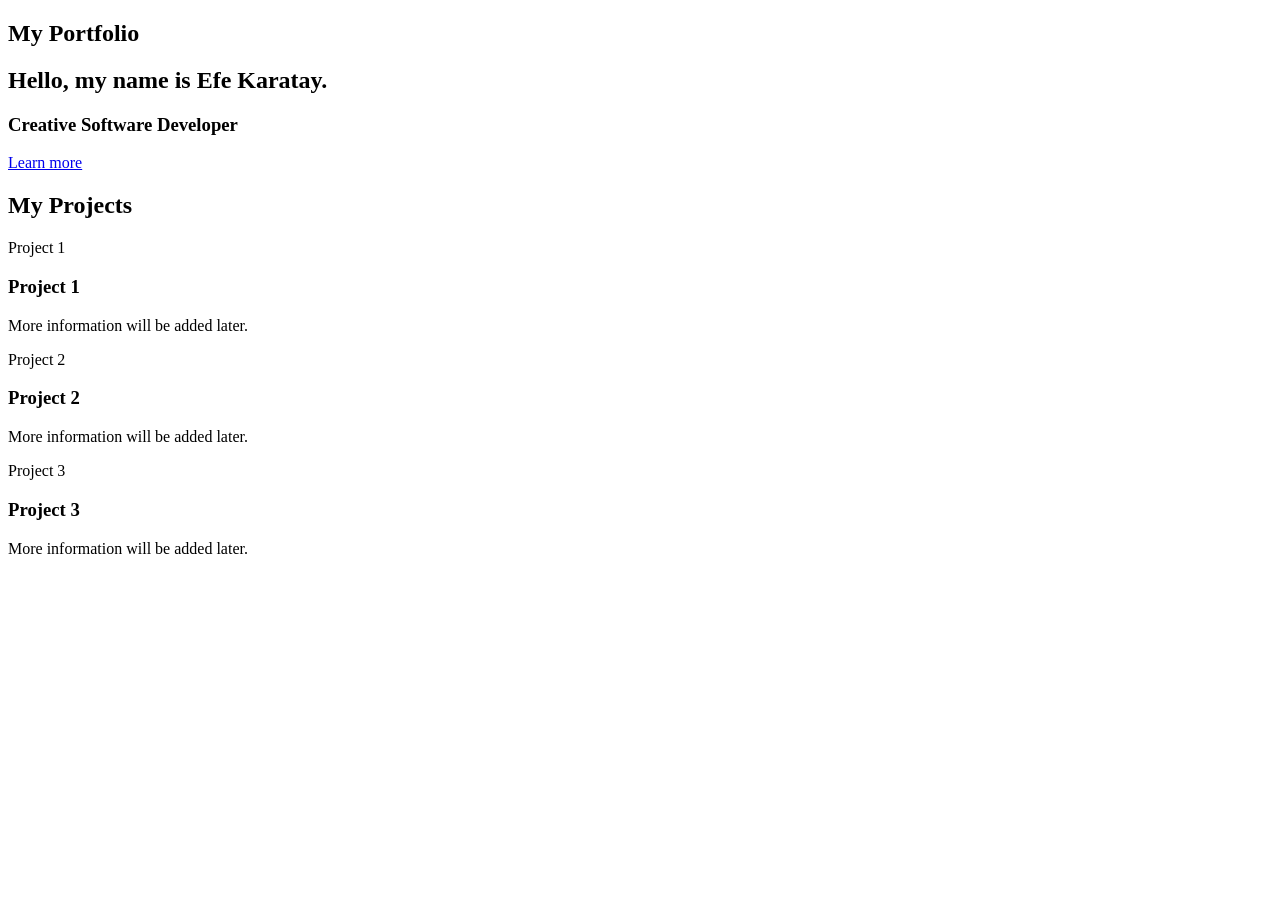
==== index.html @ 1fd42c0d "Add portfolio homepage" ====
<!DOCTYPE html>
<html lang="en">
<head>
  <meta charset="UTF-8">
  <meta name="viewport" content="width=device-width, initial-scale=1.0">
  <title>Efe Karatay | Portfolio</title>
  <link rel="stylesheet" href="style.css">
</head>
<body>
  <section class="hero-image">
    <div class="hero-text">
      <h1>My Portfolio</h1>
      <h2>Hello, my name is Efe Karatay.</h2>
      <h3>Creative Software Developer</h3>
      <a href="about.html" class="learn-more">Learn more</a>
    </div>
  </section>

  <section class="projects">
    <h2>My Projects</h2>
    <div class="project-container">
      <div class="project-card">
        <div class="project-image"><span>Project 1</span></div>
        <h3>Project 1</h3>
        <p>More information will be added later.</p>
      </div>
      <div class="project-card">
        <div class="project-image"><span>Project 2</span></div>
        <h3>Project 2</h3>
        <p>More information will be added later.</p>
      </div>
      <div class="project-card">
        <div class="project-image"><span>Project 3</span></div>
        <h3>Project 3</h3>
        <p>More information will be added later.</p>
      </div>
    </div>
  </section>
</body>
</html>
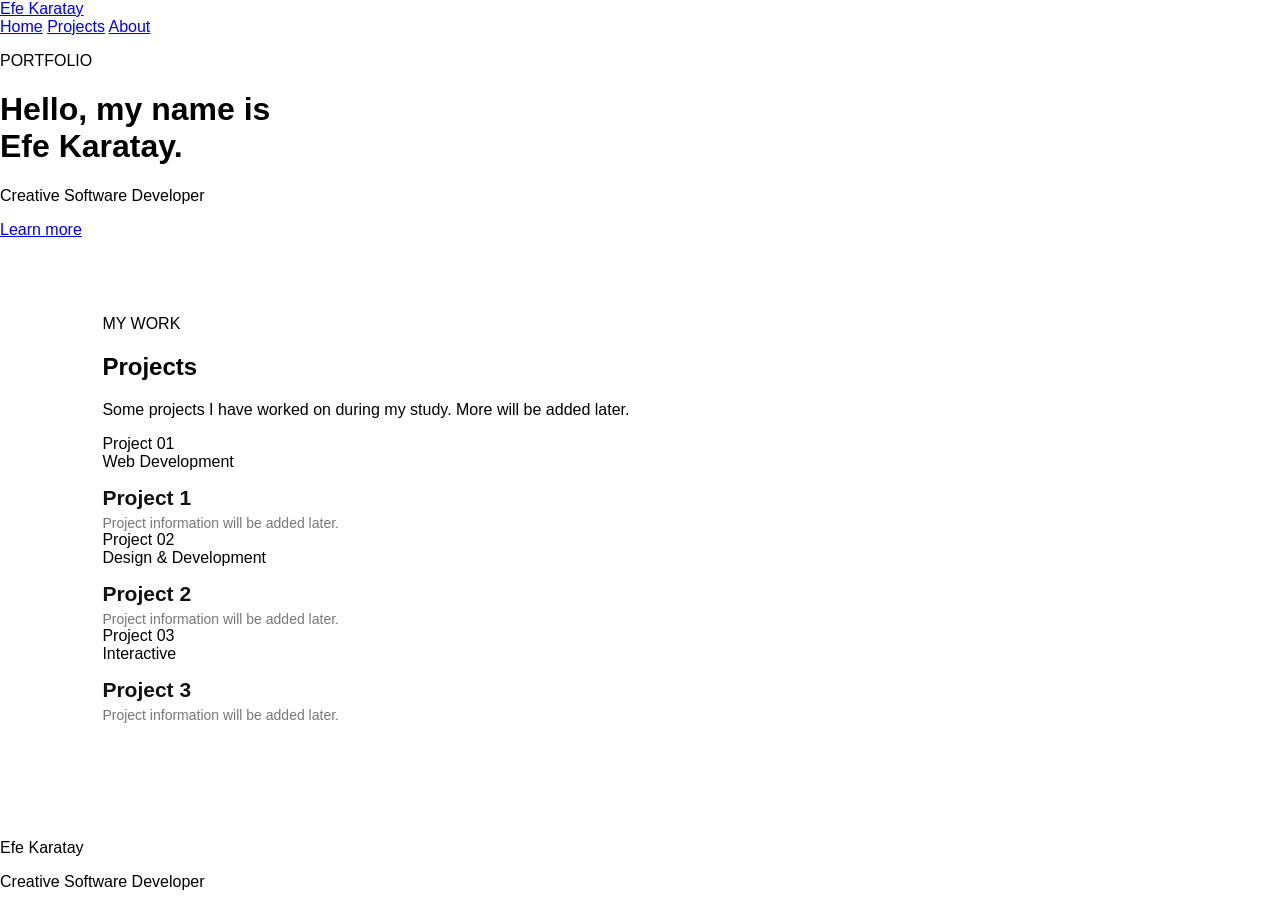
==== commit 560a829a: "Unify portfolio style guide and page structure" ====
--- a/index.html
+++ b/index.html
@@ -7,34 +7,64 @@
   <link rel="stylesheet" href="style.css">
 </head>
 <body>
-  <section class="hero-image">
-    <div class="hero-text">
-      <h1>My Portfolio</h1>
-      <h2>Hello, my name is Efe Karatay.</h2>
-      <h3>Creative Software Developer</h3>
-      <a href="about.html" class="learn-more">Learn more</a>
+  <nav class="navbar">
+    <a class="logo" href="index.html">Efe Karatay</a>
+    <div class="nav-links">
+      <a class="active" href="index.html">Home</a>
+      <a href="#projects">Projects</a>
+      <a href="about.html">About</a>
     </div>
-  </section>
+  </nav>
 
-  <section class="projects">
-    <h2>My Projects</h2>
-    <div class="project-container">
-      <div class="project-card">
-        <div class="project-image"><span>Project 1</span></div>
-        <h3>Project 1</h3>
-        <p>More information will be added later.</p>
+  <header class="hero">
+    <div class="hero-content">
+      <p class="eyebrow">PORTFOLIO</p>
+      <h1>Hello, my name is<br>Efe Karatay.</h1>
+      <p class="subtitle">Creative Software Developer</p>
+      <a class="button" href="about.html">Learn more</a>
+    </div>
+  </header>
+
+  <main>
+    <section class="projects" id="projects">
+      <div class="section-heading">
+        <p class="eyebrow dark">MY WORK</p>
+        <h2>Projects</h2>
+        <p>Some projects I have worked on during my study. More will be added later.</p>
       </div>
-      <div class="project-card">
-        <div class="project-image"><span>Project 2</span></div>
-        <h3>Project 2</h3>
-        <p>More information will be added later.</p>
+
+      <div class="project-grid">
+        <article class="project-card">
+          <div class="project-placeholder">Project 01</div>
+          <div class="project-info">
+            <span>Web Development</span>
+            <h3>Project 1</h3>
+            <p>Project information will be added later.</p>
+          </div>
+        </article>
+        <article class="project-card">
+          <div class="project-placeholder">Project 02</div>
+          <div class="project-info">
+            <span>Design & Development</span>
+            <h3>Project 2</h3>
+            <p>Project information will be added later.</p>
+          </div>
+        </article>
+        <article class="project-card">
+          <div class="project-placeholder">Project 03</div>
+          <div class="project-info">
+            <span>Interactive</span>
+            <h3>Project 3</h3>
+            <p>Project information will be added later.</p>
+          </div>
+        </article>
       </div>
-      <div class="project-card">
-        <div class="project-image"><span>Project 3</span></div>
-        <h3>Project 3</h3>
-        <p>More information will be added later.</p>
-      </div>
-    </div>
-  </section>
+    </section>
+  </main>
+
+  <footer>
+    <p>Efe Karatay</p>
+    <span>Creative Software Developer</span>
+  </footer>
 </body>
 </html>
--- a/style.css
+++ b/style.css
@@ -0,0 +1 @@
+*{box-sizing:border-box}html,body{margin:0;padding:0;width:100%;font-family:Arial,Helvetica,sans-serif}.hero-image{width:100%;height:50vh;background-image:url("hero.jpg");background-color:rgb(89,130,185);background-position:center;background-repeat:no-repeat;background-size:cover;display:flex;justify-content:center;align-items:center;color:white;text-align:center}.hero-text h1{font-size:38px;margin:0 0 20px}.hero-text h2{font-size:27px;margin:0 0 25px}.hero-text h3{font-size:35px;margin:0 0 15px}.learn-more{display:inline-block;padding:10px 18px;background:white;color:black;text-decoration:none;font-size:15px;border-radius:4px}.learn-more:hover{background:#ddd}.projects{width:100%;background:white;padding:60px 8% 100px}.projects>h2{font-size:36px;margin:0 0 40px;color:#111}.project-container{display:flex;gap:30px;width:100%}.project-card{flex:1}.project-image{width:100%;aspect-ratio:1/1;background:#eee;border-radius:12px;display:flex;align-items:center;justify-content:center;color:#999;font-size:18px}.project-card h3{font-size:21px;margin:15px 0 5px;color:#111}.project-card p{font-size:14px;margin:0;color:#777}@media(max-width:700px){.hero-text h1{font-size:30px}.hero-text h2{font-size:20px}.hero-text h3{font-size:26px}.project-container{flex-direction:column}}
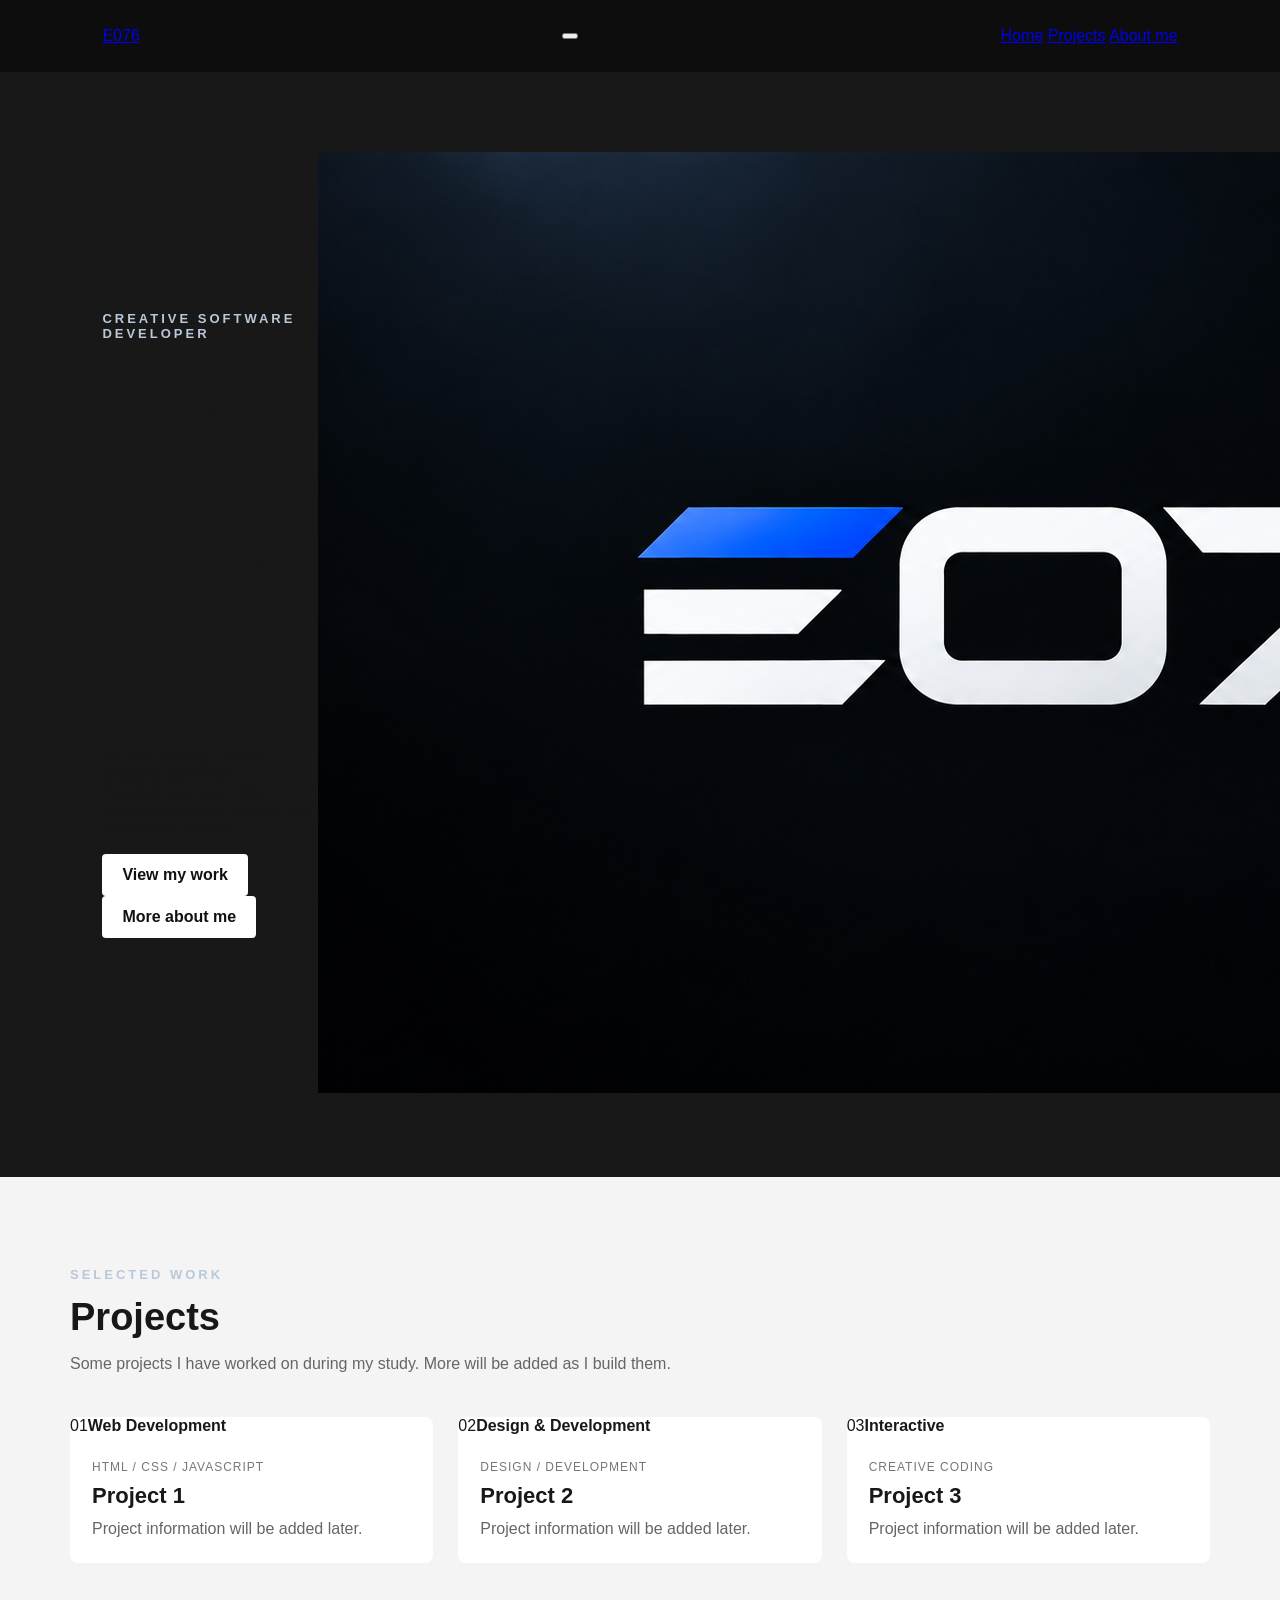
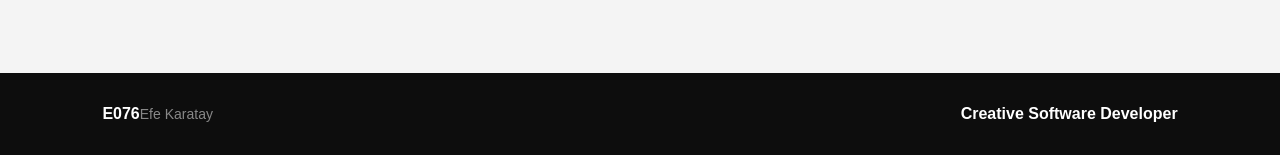
==== commit e8120bb6: "Redesign portfolio homepage with E076 style" ====
--- a/index.html
+++ b/index.html
@@ -5,55 +5,75 @@
   <meta name="viewport" content="width=device-width, initial-scale=1.0">
   <title>Efe Karatay | Portfolio</title>
   <link rel="stylesheet" href="style.css">
+  <script src="script.js" defer></script>
 </head>
 <body>
   <nav class="navbar">
-    <a class="logo" href="index.html">Efe Karatay</a>
-    <div class="nav-links">
+    <a class="brand" href="index.html" aria-label="Efe Karatay home">
+      <span class="brand-mark"><i></i><i></i><i></i></span>
+      <span>E076</span>
+    </a>
+
+    <button class="menu-button" type="button" aria-label="Open menu" aria-expanded="false">
+      <span></span><span></span><span></span>
+    </button>
+
+    <div class="nav-menu">
       <a class="active" href="index.html">Home</a>
       <a href="#projects">Projects</a>
-      <a href="about.html">About</a>
+      <a href="about.html">About me</a>
     </div>
   </nav>
 
   <header class="hero">
-    <div class="hero-content">
-      <p class="eyebrow">PORTFOLIO</p>
-      <h1>Hello, my name is<br>Efe Karatay.</h1>
-      <p class="subtitle">Creative Software Developer</p>
-      <a class="button" href="about.html">Learn more</a>
+    <div class="hero-copy">
+      <p class="eyebrow">CREATIVE SOFTWARE DEVELOPER</p>
+      <h1>I build digital<br>things that <span>work.</span></h1>
+      <p class="intro">I'm Efe Karatay. I study Creative Software Development and I like building websites, games and interactive projects.</p>
+      <div class="hero-actions">
+        <a class="button primary" href="#projects">View my work</a>
+        <a class="button secondary" href="about.html">More about me</a>
+      </div>
+    </div>
+
+    <div class="hero-visual">
+      <img src="foto.jpg" alt="E076 logo">
     </div>
   </header>
 
   <main>
     <section class="projects" id="projects">
       <div class="section-heading">
-        <p class="eyebrow dark">MY WORK</p>
-        <h2>Projects</h2>
-        <p>Some projects I have worked on during my study. More will be added later.</p>
+        <div>
+          <p class="eyebrow">SELECTED WORK</p>
+          <h2>Projects</h2>
+        </div>
+        <p>Some projects I have worked on during my study. More will be added as I build them.</p>
       </div>
 
       <div class="project-grid">
         <article class="project-card">
-          <div class="project-placeholder">Project 01</div>
+          <div class="project-preview"><span>01</span><strong>Web Development</strong></div>
           <div class="project-info">
-            <span>Web Development</span>
+            <span>HTML / CSS / JavaScript</span>
             <h3>Project 1</h3>
             <p>Project information will be added later.</p>
           </div>
         </article>
+
         <article class="project-card">
-          <div class="project-placeholder">Project 02</div>
+          <div class="project-preview"><span>02</span><strong>Design & Development</strong></div>
           <div class="project-info">
-            <span>Design & Development</span>
+            <span>Design / Development</span>
             <h3>Project 2</h3>
             <p>Project information will be added later.</p>
           </div>
         </article>
+
         <article class="project-card">
-          <div class="project-placeholder">Project 03</div>
+          <div class="project-preview"><span>03</span><strong>Interactive</strong></div>
           <div class="project-info">
-            <span>Interactive</span>
+            <span>Creative Coding</span>
             <h3>Project 3</h3>
             <p>Project information will be added later.</p>
           </div>
@@ -63,8 +83,8 @@
   </main>
 
   <footer>
-    <p>Efe Karatay</p>
-    <span>Creative Software Developer</span>
+    <div><strong>E076</strong><span>Efe Karatay</span></div>
+    <p>Creative Software Developer</p>
   </footer>
 </body>
 </html>
--- a/style.css
+++ b/style.css
@@ -1 +1,225 @@
-*{box-sizing:border-box}html,body{margin:0;padding:0;width:100%;font-family:Arial,Helvetica,sans-serif}.hero-image{width:100%;height:50vh;background-image:url("hero.jpg");background-color:rgb(89,130,185);background-position:center;background-repeat:no-repeat;background-size:cover;display:flex;justify-content:center;align-items:center;color:white;text-align:center}.hero-text h1{font-size:38px;margin:0 0 20px}.hero-text h2{font-size:27px;margin:0 0 25px}.hero-text h3{font-size:35px;margin:0 0 15px}.learn-more{display:inline-block;padding:10px 18px;background:white;color:black;text-decoration:none;font-size:15px;border-radius:4px}.learn-more:hover{background:#ddd}.projects{width:100%;background:white;padding:60px 8% 100px}.projects>h2{font-size:36px;margin:0 0 40px;color:#111}.project-container{display:flex;gap:30px;width:100%}.project-card{flex:1}.project-image{width:100%;aspect-ratio:1/1;background:#eee;border-radius:12px;display:flex;align-items:center;justify-content:center;color:#999;font-size:18px}.project-card h3{font-size:21px;margin:15px 0 5px;color:#111}.project-card p{font-size:14px;margin:0;color:#777}@media(max-width:700px){.hero-text h1{font-size:30px}.hero-text h2{font-size:20px}.hero-text h3{font-size:26px}.project-container{flex-direction:column}}+* {
+  box-sizing: border-box;
+}
+
+html {
+  scroll-behavior: smooth;
+}
+
+body {
+  margin: 0;
+  font-family: Arial, Helvetica, sans-serif;
+  background: #f4f4f4;
+  color: #181818;
+}
+
+.navbar {
+  height: 72px;
+  padding: 0 8%;
+  background: #0d0d0d;
+  display: flex;
+  align-items: center;
+  justify-content: space-between;
+}
+
+.logo {
+  color: #ffffff;
+  text-decoration: none;
+  font-size: 20px;
+  font-weight: bold;
+}
+
+.nav-links {
+  display: flex;
+  gap: 28px;
+}
+
+.nav-links a {
+  color: #a9a9a9;
+  text-decoration: none;
+  font-size: 15px;
+}
+
+.nav-links a:hover,
+.nav-links .active {
+  color: #ffffff;
+}
+
+
+.hero {
+  min-height: 520px;
+  padding: 80px 8%;
+  background: #181818;
+  display: flex;
+  align-items: center;
+}
+
+.hero-content {
+  max-width: 760px;
+  color: #ffffff;
+}
+
+.eyebrow {
+  margin: 0 0 14px;
+  font-size: 13px;
+  font-weight: bold;
+  letter-spacing: 3px;
+  color: #b9c9d8;
+}
+
+.hero h1 {
+  margin: 0;
+  font-size: clamp(42px, 6vw, 72px);
+  line-height: 1.05;
+}
+
+.subtitle {
+  margin: 20px 0 30px;
+  font-size: 21px;
+  color: #d7d7d7;
+}
+
+.button {
+  display: inline-block;
+  padding: 12px 20px;
+  background: #ffffff;
+  color: #111111;
+  text-decoration: none;
+  border-radius: 4px;
+  font-weight: bold;
+}
+
+.button:hover {
+  background: #dddddd;
+}
+
+.projects {
+  max-width: 1200px;
+  margin: auto;
+  padding: 90px 30px 110px;
+}
+
+.section-heading {
+  max-width: 650px;
+  margin-bottom: 40px;
+}
+
+.eyebrow.dark {
+  color: #657584;
+}
+
+.section-heading h2 {
+  margin: 0 0 12px;
+  font-size: 38px;
+}
+
+.section-heading > p:last-child {
+  margin: 0;
+  color: #666666;
+  line-height: 1.6;
+}
+
+.project-grid {
+  display: grid;
+  grid-template-columns: repeat(3, 1fr);
+  gap: 25px;
+}
+
+.project-card {
+  background: #ffffff;
+  border-radius: 8px;
+  overflow: hidden;
+  cursor: pointer;
+  transition: transform 0.3s ease, box-shadow 0.3s ease;
+}
+
+.project-card:hover {
+  transform: translateY(-10px);
+  box-shadow: 0 18px 35px rgba(0, 0, 0, 0.14);
+}
+
+.project-placeholder {
+  aspect-ratio: 4 / 3;
+  background: #e3e3e3;
+  display: flex;
+  align-items: center;
+  justify-content: center;
+  color: #999999;
+  font-size: 15px;
+  transition: transform 0.3s ease, background 0.3s ease;
+}
+
+.project-card:hover .project-placeholder {
+  transform: scale(1.03);
+  background: #d8d8d8;
+}
+
+.project-info {
+  padding: 22px;
+}
+
+.project-info span {
+  font-size: 12px;
+  color: #777777;
+  text-transform: uppercase;
+  letter-spacing: 1px;
+}
+
+.project-info h3 {
+  margin: 8px 0;
+  font-size: 22px;
+}
+
+.project-card:hover .project-info h3 {
+  text-decoration: underline;
+  text-underline-offset: 4px;
+}
+
+.project-info p {
+  margin: 0;
+  color: #666666;
+  line-height: 1.5;
+}
+
+footer {
+  padding: 32px 8%;
+  background: #0d0d0d;
+  color: #ffffff;
+  display: flex;
+  align-items: center;
+  justify-content: space-between;
+}
+
+footer p {
+  margin: 0;
+  font-weight: bold;
+}
+
+footer span {
+  color: #888888;
+  font-size: 14px;
+}
+
+@media (max-width: 750px) {
+  .navbar {
+    padding: 0 20px;
+  }
+
+  .nav-links {
+    gap: 16px;
+  }
+
+  .hero {
+    min-height: 480px;
+    padding: 60px 25px;
+  }
+
+  .project-grid {
+    grid-template-columns: 1fr;
+  }
+
+  footer {
+    gap: 8px;
+    flex-direction: column;
+  }
+}
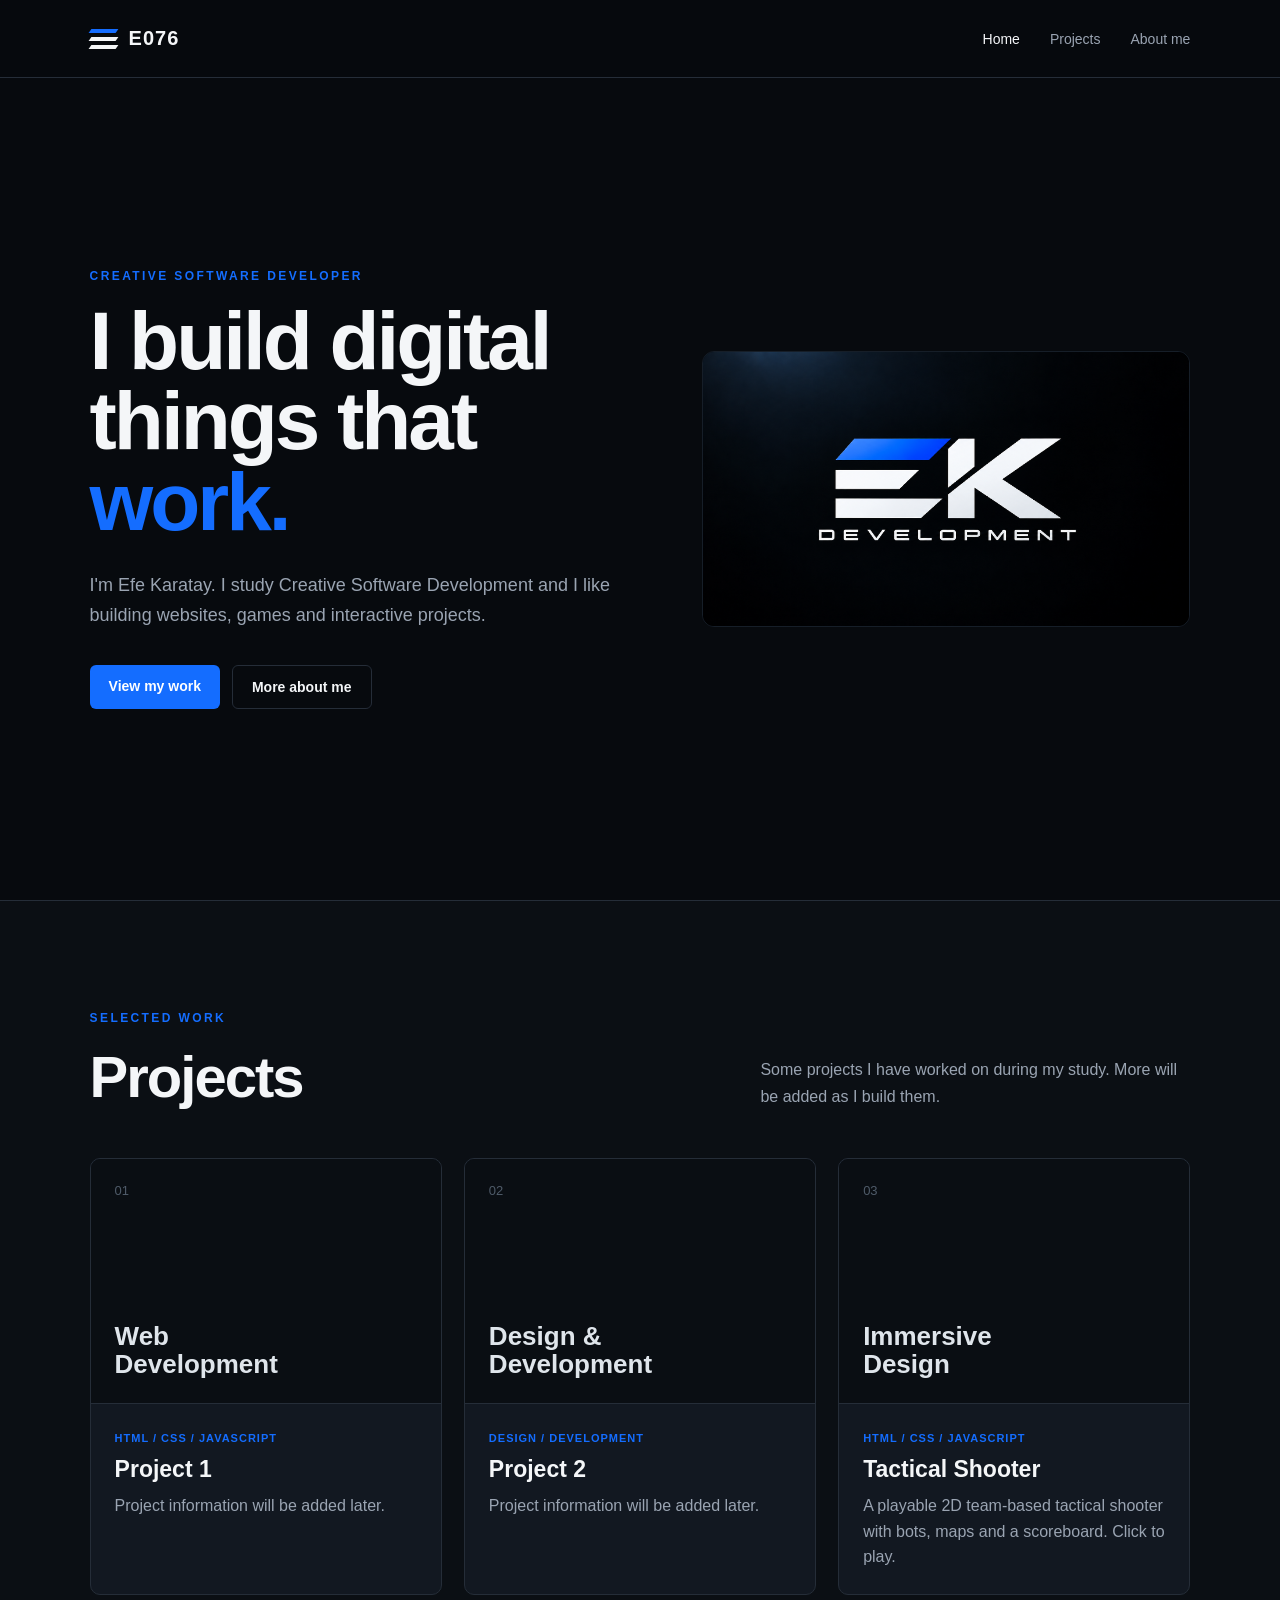
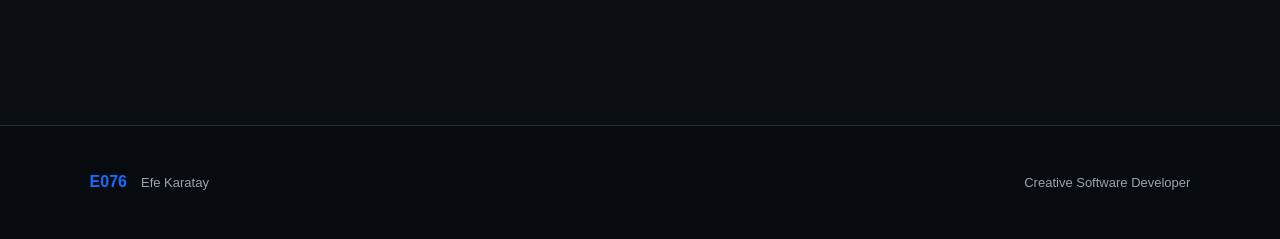
==== commit 0cf660c3: "Link Immersive Design project card to Tactical Shooter" ====
--- a/index.html
+++ b/index.html
@@ -70,12 +70,12 @@
           </div>
         </article>
 
-        <article class="project-card">
-          <div class="project-preview"><span>03</span><strong>Interactive</strong></div>
+        <article class="project-card" onclick="window.location.href='PIXELPROJECT/index.html'" style="cursor:pointer" role="link" tabindex="0" onkeydown="if(event.key==='Enter')window.location.href='PIXELPROJECT/index.html'">
+          <div class="project-preview"><span>03</span><strong>Immersive Design</strong></div>
           <div class="project-info">
-            <span>Creative Coding</span>
-            <h3>Project 3</h3>
-            <p>Project information will be added later.</p>
+            <span>HTML / CSS / JavaScript</span>
+            <h3>Tactical Shooter</h3>
+            <p>A playable 2D team-based tactical shooter with bots, maps and a scoreboard. Click to play.</p>
           </div>
         </article>
       </div>
--- a/style.css
+++ b/style.css
@@ -1,5 +1,15 @@
 * {
   box-sizing: border-box;
+}
+
+:root {
+  --black: #070a0e;
+  --dark: #0d1117;
+  --panel: #121821;
+  --line: #252d38;
+  --white: #f4f6f8;
+  --muted: #9aa4b2;
+  --blue: #146dff;
 }
 
 html {
@@ -9,209 +19,397 @@
 body {
   margin: 0;
   font-family: Arial, Helvetica, sans-serif;
-  background: #f4f4f4;
-  color: #181818;
+  background: var(--black);
+  color: var(--white);
+}
+
+a {
+  color: inherit;
+  text-decoration: none;
 }
 
 .navbar {
-  height: 72px;
-  padding: 0 8%;
-  background: #0d0d0d;
+  height: 78px;
+  padding: 0 7%;
   display: flex;
   align-items: center;
   justify-content: space-between;
-}
-
-.logo {
-  color: #ffffff;
-  text-decoration: none;
+  position: sticky;
+  top: 0;
+  z-index: 100;
+  background: rgba(7, 10, 14, 0.96);
+  border-bottom: 1px solid var(--line);
+}
+
+.brand {
+  display: flex;
+  align-items: center;
+  gap: 12px;
   font-size: 20px;
-  font-weight: bold;
-}
-
-.nav-links {
-  display: flex;
-  gap: 28px;
-}
-
-.nav-links a {
-  color: #a9a9a9;
-  text-decoration: none;
-  font-size: 15px;
-}
-
-.nav-links a:hover,
-.nav-links .active {
-  color: #ffffff;
-}
-
+  font-weight: 800;
+  letter-spacing: 1px;
+}
+
+.brand-mark {
+  width: 27px;
+  display: grid;
+  gap: 4px;
+}
+
+.brand-mark i {
+  display: block;
+  height: 4px;
+  background: var(--white);
+  transform: skewX(-35deg);
+}
+
+.brand-mark i:first-child {
+  background: var(--blue);
+}
+
+.nav-menu {
+  display: flex;
+  align-items: center;
+  gap: 30px;
+}
+
+.nav-menu a {
+  color: var(--muted);
+  font-size: 14px;
+  transition: color .2s ease;
+}
+
+.nav-menu a:hover,
+.nav-menu a.active {
+  color: var(--white);
+}
+
+.menu-button {
+  display: none;
+  width: 44px;
+  height: 44px;
+  padding: 10px;
+  border: 1px solid var(--line);
+  background: transparent;
+  border-radius: 8px;
+  cursor: pointer;
+}
+
+.menu-button span {
+  display: block;
+  height: 2px;
+  margin: 5px 0;
+  background: var(--white);
+  transition: transform .25s ease, opacity .25s ease;
+}
 
 .hero {
-  min-height: 520px;
-  padding: 80px 8%;
-  background: #181818;
-  display: flex;
-  align-items: center;
-}
-
-.hero-content {
+  min-height: calc(100vh - 78px);
+  padding: 80px 7%;
+  display: grid;
+  grid-template-columns: 1fr .9fr;
+  align-items: center;
+  gap: 70px;
+  background: var(--black);
+}
+
+.hero-copy {
   max-width: 760px;
-  color: #ffffff;
+  animation: enter .7s ease both;
 }
 
 .eyebrow {
-  margin: 0 0 14px;
-  font-size: 13px;
-  font-weight: bold;
-  letter-spacing: 3px;
-  color: #b9c9d8;
+  margin: 0 0 18px;
+  color: var(--blue);
+  font-size: 12px;
+  font-weight: 800;
+  letter-spacing: 2.4px;
 }
 
 .hero h1 {
   margin: 0;
-  font-size: clamp(42px, 6vw, 72px);
-  line-height: 1.05;
-}
-
-.subtitle {
-  margin: 20px 0 30px;
-  font-size: 21px;
-  color: #d7d7d7;
+  max-width: 800px;
+  font-size: clamp(48px, 6.4vw, 88px);
+  line-height: .98;
+  letter-spacing: -3px;
+}
+
+.hero h1 span {
+  color: var(--blue);
+}
+
+.intro {
+  max-width: 600px;
+  margin: 28px 0 0;
+  color: var(--muted);
+  font-size: 18px;
+  line-height: 1.7;
+}
+
+.hero-actions {
+  display: flex;
+  gap: 12px;
+  margin-top: 34px;
 }
 
 .button {
   display: inline-block;
-  padding: 12px 20px;
-  background: #ffffff;
-  color: #111111;
-  text-decoration: none;
-  border-radius: 4px;
-  font-weight: bold;
+  padding: 13px 19px;
+  border-radius: 6px;
+  font-size: 14px;
+  font-weight: 700;
+  transition: transform .2s ease, background .2s ease, border-color .2s ease;
 }
 
 .button:hover {
-  background: #dddddd;
+  transform: translateY(-2px);
+}
+
+.button.primary {
+  background: var(--blue);
+  color: #fff;
+}
+
+.button.primary:hover {
+  background: #2c7cff;
+}
+
+.button.secondary {
+  border: 1px solid var(--line);
+  color: var(--white);
+}
+
+.button.secondary:hover {
+  border-color: #465263;
+  background: #10151c;
+}
+
+.hero-visual {
+  display: flex;
+  justify-content: flex-end;
+  animation: enter .8s .1s ease both;
+}
+
+.hero-visual img {
+  width: min(100%, 620px);
+  display: block;
+  border-radius: 12px;
+  border: 1px solid #161e28;
 }
 
 .projects {
+  padding: 110px 7% 130px;
+  background: #0b0f14;
+  border-top: 1px solid var(--line);
+}
+
+.section-heading {
+  max-width: 1200px;
+  margin: 0 auto 48px;
+  display: flex;
+  align-items: end;
+  justify-content: space-between;
+  gap: 40px;
+}
+
+.section-heading h2 {
+  margin: 0;
+  font-size: clamp(38px, 5vw, 58px);
+  letter-spacing: -2px;
+}
+
+.section-heading > p {
+  max-width: 430px;
+  margin: 0;
+  color: var(--muted);
+  line-height: 1.7;
+}
+
+.project-grid {
   max-width: 1200px;
   margin: auto;
-  padding: 90px 30px 110px;
-}
-
-.section-heading {
-  max-width: 650px;
-  margin-bottom: 40px;
-}
-
-.eyebrow.dark {
-  color: #657584;
-}
-
-.section-heading h2 {
-  margin: 0 0 12px;
-  font-size: 38px;
-}
-
-.section-heading > p:last-child {
-  margin: 0;
-  color: #666666;
-  line-height: 1.6;
-}
-
-.project-grid {
   display: grid;
   grid-template-columns: repeat(3, 1fr);
-  gap: 25px;
+  gap: 22px;
 }
 
 .project-card {
-  background: #ffffff;
-  border-radius: 8px;
   overflow: hidden;
-  cursor: pointer;
-  transition: transform 0.3s ease, box-shadow 0.3s ease;
+  background: var(--panel);
+  border: 1px solid var(--line);
+  border-radius: 10px;
+  transition: transform .28s ease, border-color .28s ease, box-shadow .28s ease;
 }
 
 .project-card:hover {
-  transform: translateY(-10px);
-  box-shadow: 0 18px 35px rgba(0, 0, 0, 0.14);
-}
-
-.project-placeholder {
-  aspect-ratio: 4 / 3;
-  background: #e3e3e3;
-  display: flex;
-  align-items: center;
-  justify-content: center;
-  color: #999999;
-  font-size: 15px;
-  transition: transform 0.3s ease, background 0.3s ease;
-}
-
-.project-card:hover .project-placeholder {
-  transform: scale(1.03);
-  background: #d8d8d8;
+  transform: translateY(-8px);
+  border-color: #3c4756;
+  box-shadow: 0 20px 45px rgba(0, 0, 0, .28);
+}
+
+.project-preview {
+  min-height: 245px;
+  padding: 24px;
+  display: flex;
+  flex-direction: column;
+  justify-content: space-between;
+  background: #0a0e13;
+  border-bottom: 1px solid var(--line);
+  transition: background .28s ease;
+}
+
+.project-card:hover .project-preview {
+  background: #0d1420;
+}
+
+.project-preview span {
+  color: #4f5b69;
+  font-size: 13px;
+}
+
+.project-preview strong {
+  max-width: 220px;
+  color: #dfe5eb;
+  font-size: 26px;
+  line-height: 1.1;
+}
+
+.project-card:hover .project-preview strong {
+  color: #fff;
 }
 
 .project-info {
-  padding: 22px;
-}
-
-.project-info span {
-  font-size: 12px;
-  color: #777777;
+  padding: 24px;
+}
+
+.project-info > span {
+  color: var(--blue);
+  font-size: 11px;
+  font-weight: 700;
+  letter-spacing: 1px;
   text-transform: uppercase;
-  letter-spacing: 1px;
 }
 
 .project-info h3 {
-  margin: 8px 0;
-  font-size: 22px;
-}
-
-.project-card:hover .project-info h3 {
-  text-decoration: underline;
-  text-underline-offset: 4px;
+  margin: 10px 0;
+  font-size: 23px;
 }
 
 .project-info p {
   margin: 0;
-  color: #666666;
-  line-height: 1.5;
+  color: var(--muted);
+  line-height: 1.6;
 }
 
 footer {
-  padding: 32px 8%;
-  background: #0d0d0d;
-  color: #ffffff;
-  display: flex;
-  align-items: center;
+  padding: 36px 7%;
+  display: flex;
   justify-content: space-between;
-}
-
+  align-items: center;
+  border-top: 1px solid var(--line);
+  background: var(--black);
+}
+
+footer div {
+  display: flex;
+  align-items: center;
+  gap: 14px;
+}
+
+footer strong {
+  color: var(--blue);
+}
+
+footer span,
 footer p {
-  margin: 0;
-  font-weight: bold;
-}
-
-footer span {
-  color: #888888;
-  font-size: 14px;
-}
-
-@media (max-width: 750px) {
+  color: var(--muted);
+  font-size: 13px;
+}
+
+@keyframes enter {
+  from {
+    opacity: 0;
+    transform: translateY(16px);
+  }
+  to {
+    opacity: 1;
+    transform: translateY(0);
+  }
+}
+
+@media (max-width: 850px) {
   .navbar {
-    padding: 0 20px;
-  }
-
-  .nav-links {
-    gap: 16px;
+    padding: 0 22px;
+  }
+
+  .menu-button {
+    display: block;
+  }
+
+  .menu-button.open span:nth-child(1) {
+    transform: translateY(7px) rotate(45deg);
+  }
+
+  .menu-button.open span:nth-child(2) {
+    opacity: 0;
+  }
+
+  .menu-button.open span:nth-child(3) {
+    transform: translateY(-7px) rotate(-45deg);
+  }
+
+  .nav-menu {
+    position: absolute;
+    top: 78px;
+    left: 0;
+    right: 0;
+    padding: 18px 22px 24px;
+    display: grid;
+    gap: 4px;
+    background: var(--black);
+    border-bottom: 1px solid var(--line);
+    opacity: 0;
+    visibility: hidden;
+    transform: translateY(-8px);
+    transition: opacity .25s ease, transform .25s ease, visibility .25s ease;
+  }
+
+  .nav-menu.open {
+    opacity: 1;
+    visibility: visible;
+    transform: translateY(0);
+  }
+
+  .nav-menu a {
+    padding: 13px 4px;
+    border-bottom: 1px solid #151b23;
   }
 
   .hero {
-    min-height: 480px;
-    padding: 60px 25px;
+    min-height: auto;
+    padding: 75px 24px;
+    grid-template-columns: 1fr;
+    gap: 50px;
+  }
+
+  .hero h1 {
+    letter-spacing: -2px;
+  }
+
+  .hero-visual {
+    justify-content: flex-start;
+  }
+
+  .projects {
+    padding: 80px 24px 90px;
+  }
+
+  .section-heading {
+    display: block;
+  }
+
+  .section-heading > p {
+    margin-top: 18px;
   }
 
   .project-grid {
@@ -219,7 +417,26 @@
   }
 
   footer {
+    padding: 30px 24px;
+    align-items: flex-start;
+    flex-direction: column;
     gap: 8px;
-    flex-direction: column;
-  }
-}
+  }
+
+  footer p {
+    margin: 0;
+  }
+}
+
+@media (prefers-reduced-motion: reduce) {
+  html {
+    scroll-behavior: auto;
+  }
+
+  *,
+  *::before,
+  *::after {
+    animation-duration: .01ms !important;
+    transition-duration: .01ms !important;
+  }
+}
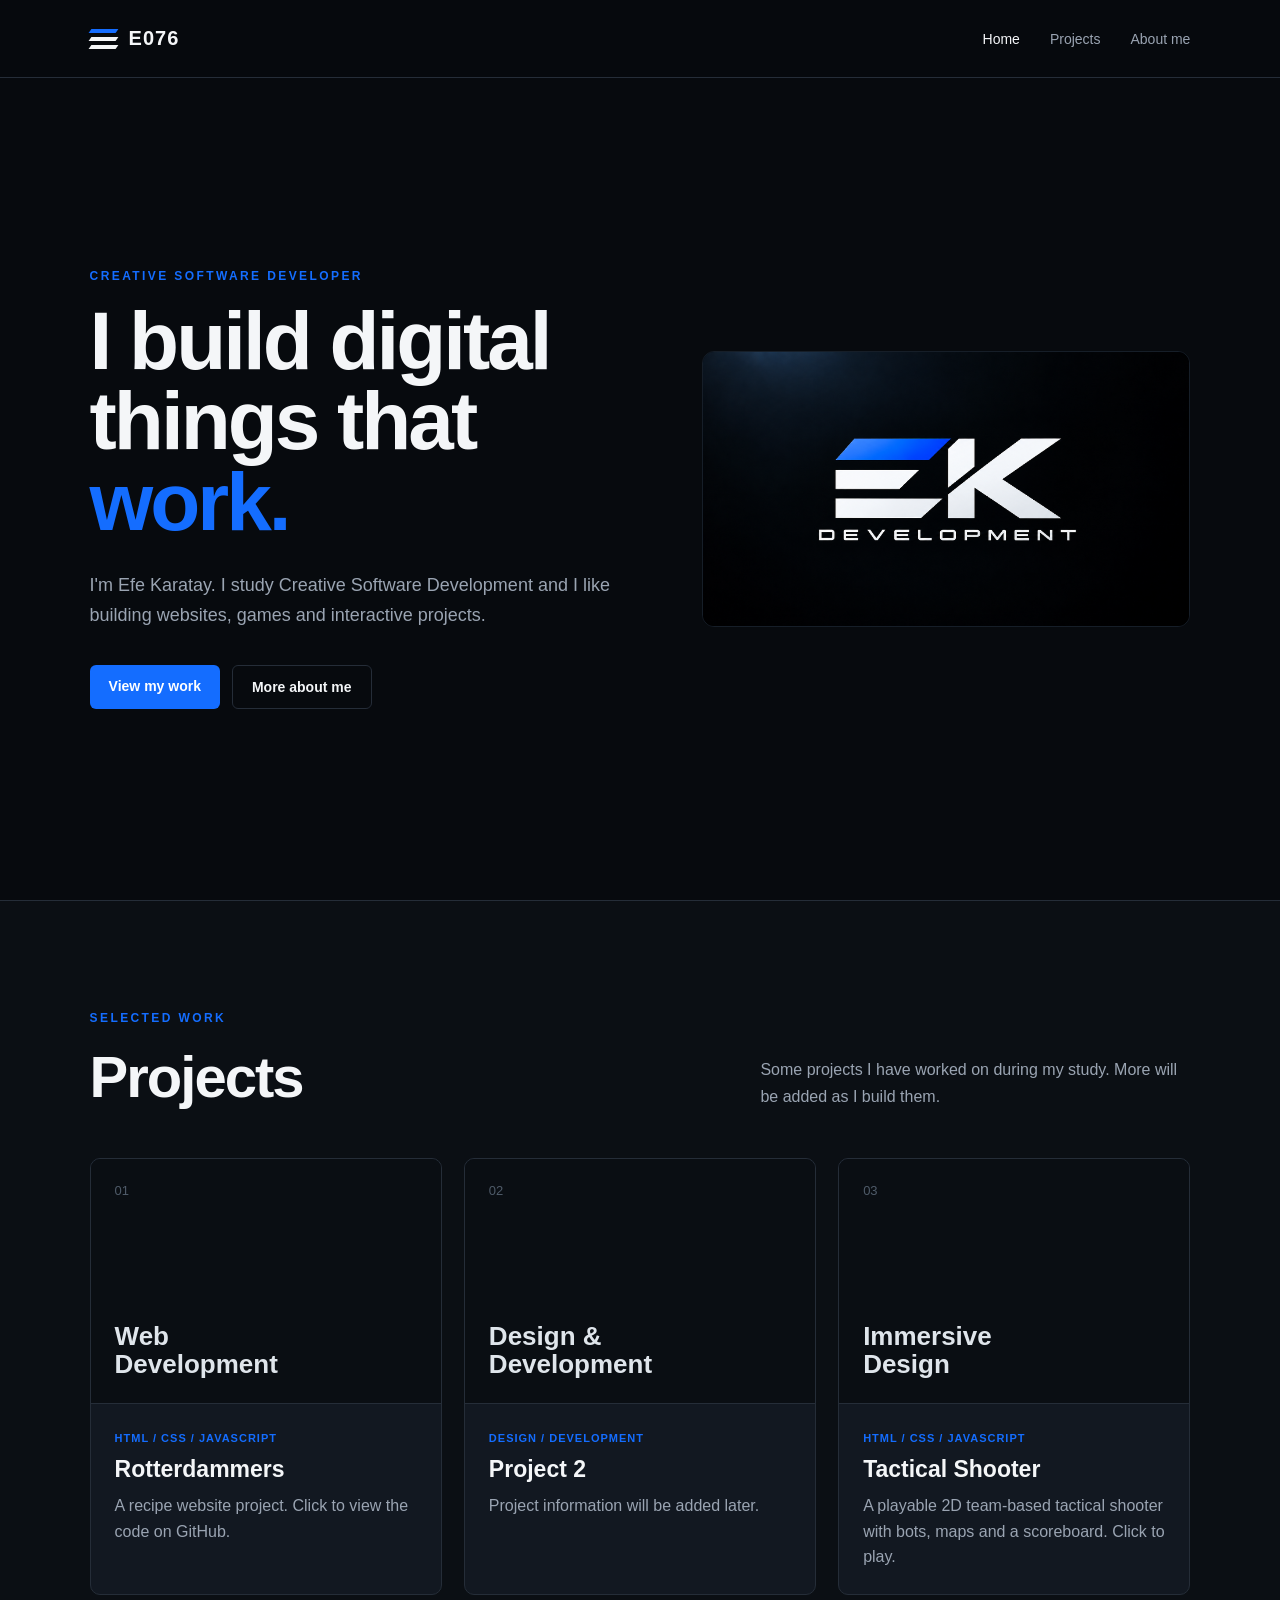
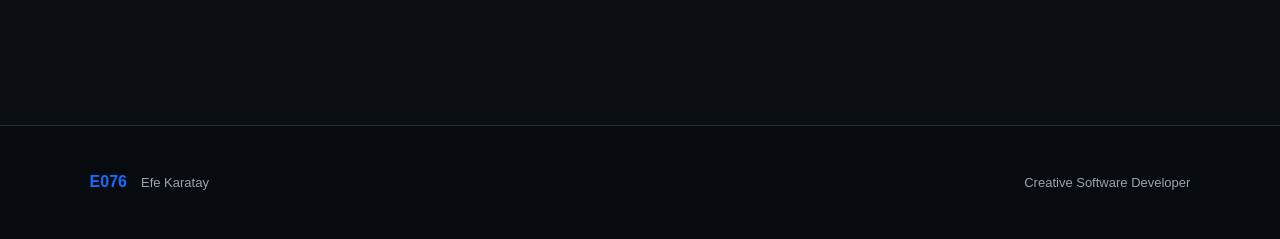
==== commit 93eae982: "Link Web Development project to Rotterdammers repository" ====
--- a/index.html
+++ b/index.html
@@ -52,14 +52,14 @@
       </div>
 
       <div class="project-grid">
-        <article class="project-card">
+        <a class="project-card" href="https://github.com/EFE076/Rotterdammers" target="_blank" rel="noopener noreferrer" style="display:block;color:inherit;text-decoration:none;cursor:pointer" aria-label="View Rotterdammers web development project on GitHub">
           <div class="project-preview"><span>01</span><strong>Web Development</strong></div>
           <div class="project-info">
             <span>HTML / CSS / JavaScript</span>
-            <h3>Project 1</h3>
-            <p>Project information will be added later.</p>
+            <h3>Rotterdammers</h3>
+            <p>A recipe website project. Click to view the code on GitHub.</p>
           </div>
-        </article>
+        </a>
 
         <article class="project-card">
           <div class="project-preview"><span>02</span><strong>Design & Development</strong></div>
@@ -70,14 +70,14 @@
           </div>
         </article>
 
-        <article class="project-card" onclick="window.location.href='PIXELPROJECT/index.html'" style="cursor:pointer" role="link" tabindex="0" onkeydown="if(event.key==='Enter')window.location.href='PIXELPROJECT/index.html'">
+        <a class="project-card" href="./PIXELPROJECT/index.html" style="display:block;color:inherit;text-decoration:none;cursor:pointer" aria-label="Play Tactical Shooter - Immersive Design">
           <div class="project-preview"><span>03</span><strong>Immersive Design</strong></div>
           <div class="project-info">
             <span>HTML / CSS / JavaScript</span>
             <h3>Tactical Shooter</h3>
             <p>A playable 2D team-based tactical shooter with bots, maps and a scoreboard. Click to play.</p>
           </div>
-        </article>
+        </a>
       </div>
     </section>
   </main>
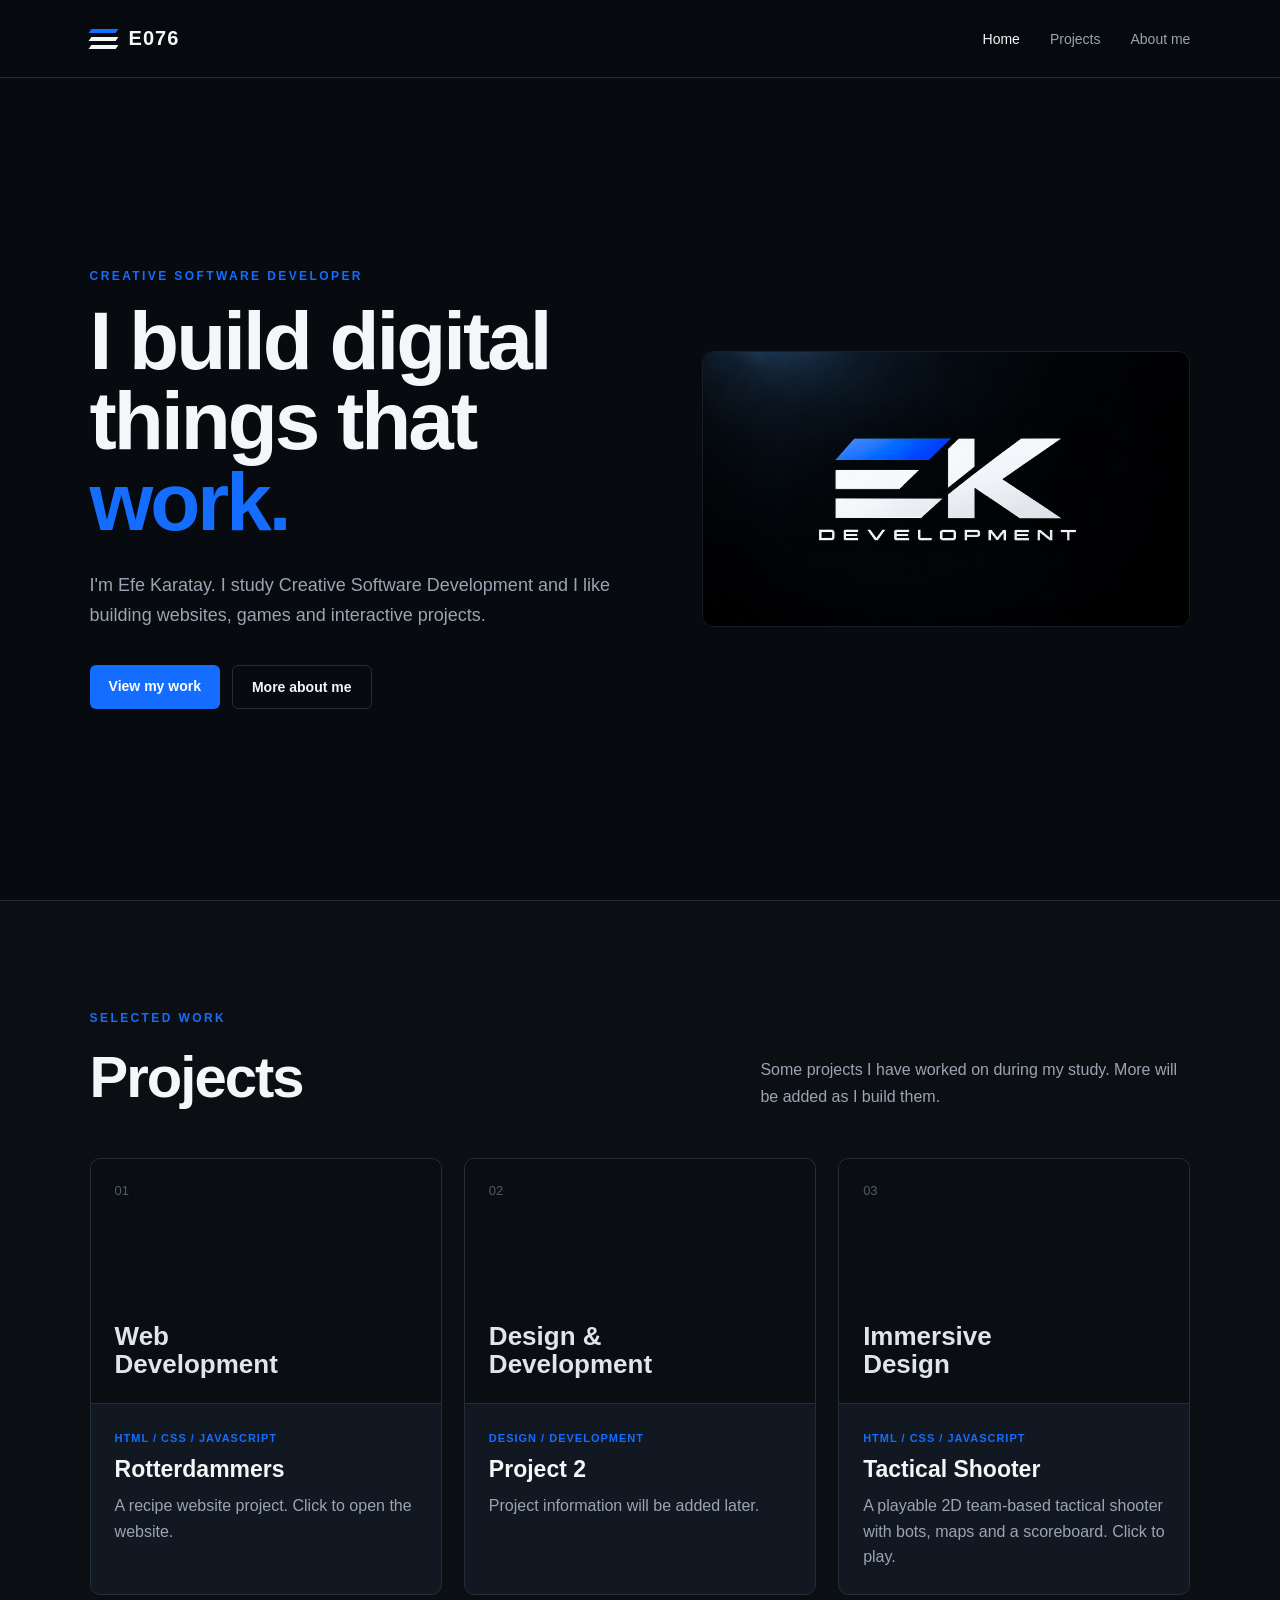
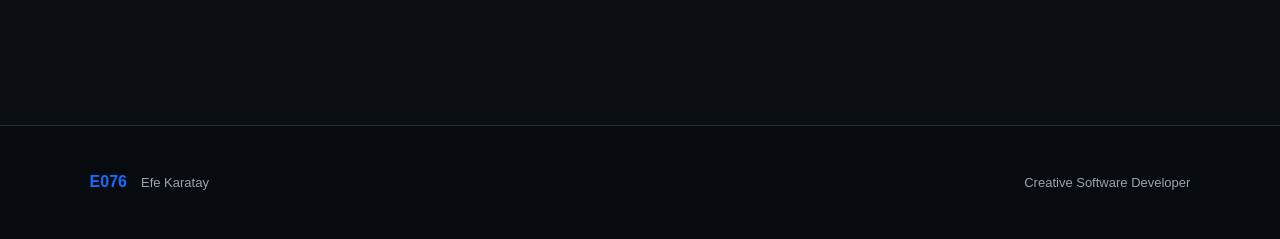
==== commit 4e8f4a98: "Link Rotterdammers project card to website homepage" ====
--- a/index.html
+++ b/index.html
@@ -52,12 +52,12 @@
       </div>
 
       <div class="project-grid">
-        <a class="project-card" href="https://github.com/EFE076/Rotterdammers" target="_blank" rel="noopener noreferrer" style="display:block;color:inherit;text-decoration:none;cursor:pointer" aria-label="View Rotterdammers web development project on GitHub">
+        <a class="project-card" href="https://efe076.github.io/Rotterdammers/" target="_blank" rel="noopener noreferrer" style="display:block;color:inherit;text-decoration:none;cursor:pointer" aria-label="Open Rotterdammers website homepage">
           <div class="project-preview"><span>01</span><strong>Web Development</strong></div>
           <div class="project-info">
             <span>HTML / CSS / JavaScript</span>
             <h3>Rotterdammers</h3>
-            <p>A recipe website project. Click to view the code on GitHub.</p>
+            <p>A recipe website project. Click to open the website.</p>
           </div>
         </a>
 
